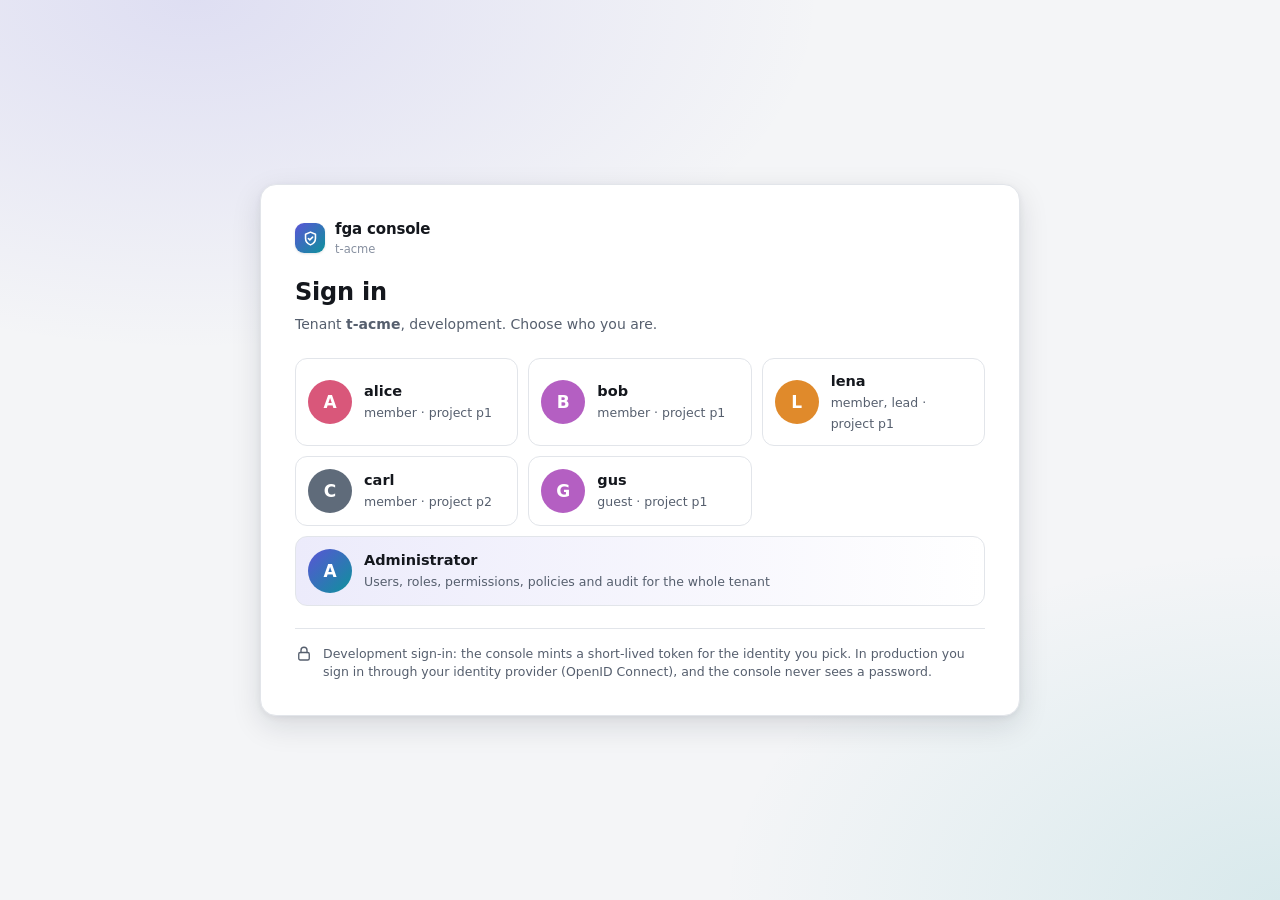
==== web/index.html @ 31e9343c "Design mockup: sign-in, user pages, admin pages and access graph Stop 1 of the console plan: a click" ====
<!doctype html>
<html lang="en">
<head>
<meta charset="utf-8">
<meta name="viewport" content="width=device-width, initial-scale=1">
<meta http-equiv="Content-Security-Policy" content="default-src 'none'; script-src 'self'; style-src 'self'; img-src 'self' data:; connect-src 'self'; base-uri 'none'; form-action 'none'">
<meta name="referrer" content="no-referrer">
<title>fga console</title>
<link rel="stylesheet" href="app.css">
<script defer src="mock.js"></script>
<script defer src="policy.js"></script>
<script defer src="graph.js"></script>
<script defer src="app.js"></script>
</head>
<body>
<div id="app"></div>
<div id="toasts" aria-live="polite"></div>
</body>
</html>
---- web/app.css ----
/* fga console. One set of tokens, light and dark; node kinds keep their
   colour everywhere (graph, chips, legends). */
:root {
  --bg: #f4f5f7; --surface: #ffffff; --surface-2: #f0f2f5; --surface-3: #e7eaef;
  --border: #e2e5ea; --border-strong: #cdd2da;
  --text: #14171d; --text-2: #565f6e; --text-3: #8790a0;
  --accent: #5a54d6; --accent-strong: #4741c2; --accent-soft: #ecebfb; --on-accent: #ffffff;
  --ok: #16865a; --ok-soft: #e2f4ea; --bad: #cf3b3b; --bad-soft: #fbe8e8; --warn: #a86c00; --warn-soft: #fbf1d9;
  --k-user: #3577d4; --k-agent: #8457e6; --k-role: #d27d0c; --k-allow: #12936c; --k-deny: #d8434a;
  --k-type: #0d929b; --k-perm: #2a8bc9; --k-dlg: #c94690;
  --canvas: #f7f8fa; --grid: #d9dde4;
  --shadow-1: 0 1px 2px rgba(17, 24, 39, .05), 0 1px 3px rgba(17, 24, 39, .07);
  --shadow-2: 0 10px 30px rgba(17, 24, 39, .12), 0 2px 6px rgba(17, 24, 39, .06);
  --radius: 10px; --radius-sm: 7px;
  --font: ui-sans-serif, system-ui, -apple-system, "Segoe UI", Roboto, "Helvetica Neue", Arial, sans-serif;
  --mono: ui-monospace, "SF Mono", SFMono-Regular, Menlo, Consolas, monospace;
  color-scheme: light;
}
@media (prefers-color-scheme: dark) {
  :root:not([data-theme="light"]) {
    --bg: #0d0f13; --surface: #14171c; --surface-2: #1a1e25; --surface-3: #222730;
    --border: #252a33; --border-strong: #333a46;
    --text: #e7eaf0; --text-2: #a1aab8; --text-3: #6d7686;
    --accent: #8e88ff; --accent-strong: #a6a1ff; --accent-soft: #24234a; --on-accent: #0d0f13;
    --ok: #3cc488; --ok-soft: #12291d; --bad: #f26a6a; --bad-soft: #33181a; --warn: #e3a92c; --warn-soft: #2f2610;
    --k-user: #5e9cf2; --k-agent: #a585fb; --k-role: #f0a33c; --k-allow: #35c69a; --k-deny: #f2696f;
    --k-type: #2cc0c9; --k-perm: #4fb0ec; --k-dlg: #ea6fb4;
    --canvas: #101216; --grid: #232833;
    --shadow-1: 0 1px 2px rgba(0, 0, 0, .4); --shadow-2: 0 12px 32px rgba(0, 0, 0, .5);
    color-scheme: dark;
  }
}
:root[data-theme="dark"] {
  --bg: #0d0f13; --surface: #14171c; --surface-2: #1a1e25; --surface-3: #222730;
  --border: #252a33; --border-strong: #333a46;
  --text: #e7eaf0; --text-2: #a1aab8; --text-3: #6d7686;
  --accent: #8e88ff; --accent-strong: #a6a1ff; --accent-soft: #24234a; --on-accent: #0d0f13;
  --ok: #3cc488; --ok-soft: #12291d; --bad: #f26a6a; --bad-soft: #33181a; --warn: #e3a92c; --warn-soft: #2f2610;
  --k-user: #5e9cf2; --k-agent: #a585fb; --k-role: #f0a33c; --k-allow: #35c69a; --k-deny: #f2696f;
  --k-type: #2cc0c9; --k-perm: #4fb0ec; --k-dlg: #ea6fb4;
  --canvas: #101216; --grid: #232833;
  --shadow-1: 0 1px 2px rgba(0, 0, 0, .4); --shadow-2: 0 12px 32px rgba(0, 0, 0, .5);
  color-scheme: dark;
}

* { box-sizing: border-box; }
html, body { margin: 0; height: 100%; }
body { background: var(--bg); color: var(--text); font: 14px/1.45 var(--font); -webkit-font-smoothing: antialiased; }
a { color: var(--accent); }
button, input, select, textarea { font: inherit; color: inherit; }
:focus-visible { outline: 2px solid var(--accent); outline-offset: 2px; }
code, .mono { font-family: var(--mono); font-size: 12.5px; }
.muted { color: var(--text-2); }
.small { font-size: 12.5px; }
.hidden { display: none !important; }

.ic { width: 18px; height: 18px; fill: none; stroke: currentColor; stroke-width: 1.8; stroke-linecap: round; stroke-linejoin: round; flex: none; }
.ic.sm { width: 15px; height: 15px; }

/* Buttons, chips, badges */
.btn { display: inline-flex; align-items: center; gap: 7px; height: 34px; padding: 0 13px; border-radius: var(--radius-sm); text-decoration: none;
  border: 1px solid var(--border); background: var(--surface); font-weight: 550; cursor: pointer; white-space: nowrap;
  transition: background .12s, border-color .12s, color .12s; }
.btn:hover { background: var(--surface-2); border-color: var(--border-strong); }
.btn.primary { background: var(--accent); border-color: var(--accent); color: var(--on-accent); }
.btn.primary:hover { background: var(--accent-strong); border-color: var(--accent-strong); }
.btn.danger { color: var(--bad); }
.btn.danger:hover { background: var(--bad-soft); border-color: var(--bad); }
.btn.ghost { border-color: transparent; background: transparent; }
.btn.ghost:hover { background: var(--surface-2); }
.btn.sm { height: 28px; padding: 0 10px; font-size: 13px; }
.btn.icon { width: 34px; padding: 0; justify-content: center; }
.btn.sm.icon { width: 28px; }
.btn:disabled { opacity: .45; cursor: not-allowed; }
.btn-row { display: flex; gap: 8px; flex-wrap: wrap; align-items: center; }

.chip { display: inline-flex; align-items: center; gap: 4px; height: 22px; padding: 0 8px; border-radius: 99px; font-size: 12px;
  background: var(--surface-2); border: 1px solid var(--border); color: var(--text-2); white-space: nowrap; }
.chip.more { color: var(--text-3); }
.chip.on { background: var(--accent-soft); color: var(--accent); border-color: transparent; }
button.chip { cursor: pointer; }
button.chip:hover { border-color: var(--border-strong); }
.chips { display: flex; flex-wrap: wrap; gap: 5px; }
.chip .x { border: 0; background: none; padding: 0; margin-left: 2px; cursor: pointer; color: var(--text-3); line-height: 1; }

.badge { display: inline-flex; align-items: center; gap: 5px; height: 22px; padding: 0 8px; border-radius: 6px; font-size: 12px; font-weight: 600; white-space: nowrap; }
.badge.allow, .badge.ok { background: var(--ok-soft); color: var(--ok); }
.badge.deny, .badge.bad { background: var(--bad-soft); color: var(--bad); }
.badge.warn { background: var(--warn-soft); color: var(--warn); }
.badge.muted { background: var(--surface-2); color: var(--text-2); }
.badge.accent { background: var(--accent-soft); color: var(--accent); }
.dot { width: 8px; height: 8px; border-radius: 50%; display: inline-block; background: var(--ok); flex: none; }
.dot.bad { background: var(--bad); }

.label-public { --lc: var(--k-type); } .label-internal { --lc: var(--k-user); }
.label-confidential { --lc: var(--k-role); } .label-restricted { --lc: var(--k-deny); }
.label-chip { color: var(--lc); background: color-mix(in srgb, var(--lc) 12%, transparent); border-color: transparent; font-weight: 550; }

.avatar { width: 30px; height: 30px; border-radius: 50%; display: grid; place-items: center; font-weight: 650; font-size: 13px;
  color: #fff; flex: none; text-transform: uppercase; }
.avatar.lg { width: 44px; height: 44px; font-size: 17px; }
.avatar.c0 { background: #4f7ee8; } .avatar.c1 { background: #d9577a; } .avatar.c2 { background: #2a9d83; } .avatar.c3 { background: #e08a2b; }
.avatar.c4 { background: #8a61e6; } .avatar.c5 { background: #3b97b8; } .avatar.c6 { background: #b45fc2; } .avatar.c7 { background: #5f6b7a; }
.avatar.admin { background: linear-gradient(135deg, var(--accent), var(--k-type)); }

/* Forms */
.field { display: flex; flex-direction: column; gap: 6px; margin-bottom: 16px; }
.field > span { font-size: 12.5px; font-weight: 600; color: var(--text-2); }
.field small { color: var(--text-3); font-size: 12px; }
.input, select.input, textarea.input { width: 100%; height: 36px; padding: 0 11px; border-radius: var(--radius-sm); border: 1px solid var(--border);
  background: var(--surface); transition: border-color .12s, box-shadow .12s; }
textarea.input { height: auto; min-height: 84px; padding: 9px 11px; resize: vertical; font-family: var(--mono); font-size: 12.5px; line-height: 1.5; }
.input:focus { outline: none; border-color: var(--accent); box-shadow: 0 0 0 3px var(--accent-soft); }
.input.invalid { border-color: var(--bad); }
.check { display: flex; align-items: center; gap: 8px; padding: 4px 0; cursor: pointer; }
.check input { accent-color: var(--accent); width: 15px; height: 15px; }
.seg { display: inline-flex; padding: 3px; gap: 3px; background: var(--surface-2); border-radius: 9px; border: 1px solid var(--border); }
.seg button { border: 0; background: transparent; padding: 5px 12px; border-radius: 6px; cursor: pointer; font-weight: 550; color: var(--text-2); }
.seg button.on { background: var(--surface); color: var(--text); box-shadow: var(--shadow-1); }
.seg button.on.allow { color: var(--ok); } .seg button.on.deny { color: var(--bad); }
.hint-ok { color: var(--ok); font-size: 12px; } .hint-bad { color: var(--bad); font-size: 12px; }

/* Login */
.login { min-height: 100vh; display: grid; place-items: center; padding: 32px 16px;
  background: radial-gradient(900px 500px at 15% 0%, color-mix(in srgb, var(--accent) 14%, transparent), transparent 70%),
              radial-gradient(800px 500px at 100% 100%, color-mix(in srgb, var(--k-type) 12%, transparent), transparent 70%), var(--bg); }
.login-card { width: min(760px, 100%); background: var(--surface); border: 1px solid var(--border); border-radius: 16px; box-shadow: var(--shadow-2); padding: 34px; }
.login-card h1 { margin: 18px 0 4px; font-size: 24px; letter-spacing: -.01em; }
.login-card .lead { margin: 0 0 24px; color: var(--text-2); }
.tiles { display: grid; grid-template-columns: repeat(auto-fill, minmax(200px, 1fr)); gap: 10px; }
.tile { display: flex; align-items: center; gap: 12px; padding: 12px; border: 1px solid var(--border); border-radius: 12px; background: var(--surface);
  cursor: pointer; text-align: left; transition: border-color .12s, box-shadow .12s, transform .12s; }
.tile:hover { border-color: var(--accent); box-shadow: 0 0 0 3px var(--accent-soft); transform: translateY(-1px); }
.tile b { display: block; font-size: 14.5px; }
.tile .muted { font-size: 12.5px; }
.tile.admin-tile { grid-column: 1 / -1; background: linear-gradient(90deg, var(--accent-soft), transparent); }
.login-foot { margin-top: 22px; padding-top: 16px; border-top: 1px solid var(--border); display: flex; gap: 10px; align-items: flex-start; color: var(--text-2); font-size: 12.5px; }

/* Shell */
.brand { display: flex; align-items: center; gap: 10px; font-weight: 700; font-size: 15px; letter-spacing: -.01em; }
.brand-mark { width: 30px; height: 30px; border-radius: 9px; display: grid; place-items: center; color: #fff;
  background: linear-gradient(135deg, var(--accent), var(--k-type)); box-shadow: var(--shadow-1); }
.brand-mark .ic { width: 17px; height: 17px; stroke-width: 2.2; }
.brand small { display: block; font-weight: 500; font-size: 11.5px; color: var(--text-3); letter-spacing: 0; }
.shell { display: grid; grid-template-columns: 244px minmax(0, 1fr); height: 100vh; }
.sidebar { background: var(--surface); border-right: 1px solid var(--border); display: flex; flex-direction: column; padding: 16px 12px 12px; overflow-y: auto; }
.sidebar .brand { padding: 0 8px 14px; }
.nav-section { font-size: 11px; text-transform: uppercase; letter-spacing: .07em; color: var(--text-3); padding: 16px 10px 6px; font-weight: 600; }
.nav a { display: flex; align-items: center; gap: 10px; padding: 7px 10px; margin: 1px 0; border-radius: 8px; color: var(--text-2); text-decoration: none; font-weight: 520; }
.nav a:hover { background: var(--surface-2); color: var(--text); }
.nav a.active { background: var(--accent-soft); color: var(--accent); }
.nav .count { margin-left: auto; min-width: 20px; text-align: center; background: var(--accent); color: var(--on-accent); font-size: 11px; font-weight: 700; padding: 1px 6px; border-radius: 99px; }
.me { margin-top: auto; border-top: 1px solid var(--border); padding: 12px 6px 0; display: flex; align-items: center; gap: 10px; }
.me b { display: block; font-size: 13.5px; }
.me .muted { font-size: 12px; }
.me .btn { margin-left: auto; }
.shell.compact { grid-template-columns: 62px minmax(0, 1fr); }
.shell.compact .sidebar { padding: 14px 8px 12px; align-items: center; }
.shell.compact .brand { padding: 0 0 8px; }
.shell.compact .brand > span:last-child, .shell.compact .nav-section, .shell.compact .nav .lbl, .shell.compact .nav .count, .shell.compact .me > div { display: none; }
.shell.compact .nav { margin-top: 10px; }
.shell.compact .nav a { justify-content: center; padding: 9px; }
.shell.compact .me { flex-direction: column; padding: 12px 0 0; }
.shell.compact .me .btn { margin: 0; }
.main { display: flex; flex-direction: column; min-width: 0; height: 100vh; }
.topbar { height: 58px; flex: none; display: flex; align-items: center; gap: 12px; padding: 0 24px; border-bottom: 1px solid var(--border); background: var(--surface); }
.topbar h1 { font-size: 16.5px; margin: 0; font-weight: 650; letter-spacing: -.01em; }
.topbar .sub { color: var(--text-3); font-size: 13px; }
.topbar .spacer { flex: 1; }
.pill { display: inline-flex; align-items: center; gap: 6px; height: 26px; padding: 0 10px; border-radius: 99px; font-size: 12px; font-weight: 600;
  background: var(--warn-soft); color: var(--warn); }
.content { flex: 1; overflow: auto; padding: 28px; }
.content.flush { padding: 0; overflow: hidden; display: flex; }
.page { max-width: 1180px; margin: 0 auto; }
.page-head { display: flex; align-items: flex-end; gap: 16px; margin-bottom: 20px; flex-wrap: wrap; }
.page-head h2 { margin: 0; font-size: 22px; letter-spacing: -.015em; }
.page-head p { margin: 4px 0 0; color: var(--text-2); max-width: 680px; }
.page-head .btn-row { margin-left: auto; }

/* Cards and tables */
.card { background: var(--surface); border: 1px solid var(--border); border-radius: 12px; box-shadow: var(--shadow-1); }
.card-head { display: flex; align-items: center; gap: 10px; padding: 14px 18px; border-bottom: 1px solid var(--border); }
.card-head h3 { margin: 0; font-size: 14.5px; font-weight: 650; }
.card-head .btn-row, .card-head .right { margin-left: auto; }
.card-body { padding: 16px 18px; }
.grid { display: grid; gap: 16px; }
.grid.kpis { grid-template-columns: repeat(auto-fit, minmax(170px, 1fr)); }
.grid.two { grid-template-columns: minmax(0, 1.4fr) minmax(0, 1fr); }
.kpi { padding: 16px 18px; }
.kpi .label { color: var(--text-2); font-size: 12.5px; font-weight: 550; display: flex; align-items: center; gap: 7px; }
.kpi .value { font-size: 28px; font-weight: 700; letter-spacing: -.02em; margin-top: 6px; }
.kpi .foot { font-size: 12px; color: var(--text-3); margin-top: 2px; }
.tbl { width: 100%; border-collapse: collapse; }
.tbl th { text-align: left; font-size: 12px; font-weight: 600; color: var(--text-3); padding: 10px 18px; border-bottom: 1px solid var(--border); white-space: nowrap; }
.tbl td { padding: 11px 18px; border-bottom: 1px solid var(--border); vertical-align: middle; }
.tbl tr:last-child td { border-bottom: 0; }
.tbl tbody tr.clickable { cursor: pointer; }
.tbl tbody tr.clickable:hover td { background: var(--surface-2); }
.tbl .num { text-align: right; font-variant-numeric: tabular-nums; }
.tbl .actions { text-align: right; white-space: nowrap; }
.who { display: flex; align-items: center; gap: 10px; }
.who b { font-weight: 600; }
.obj { display: flex; align-items: center; gap: 10px; }
.obj .ic { color: var(--text-3); }
.empty { padding: 40px 18px; text-align: center; color: var(--text-2); }
.empty .ic { width: 28px; height: 28px; color: var(--text-3); margin-bottom: 6px; }
.list-row { display: flex; align-items: center; gap: 12px; padding: 11px 18px; border-bottom: 1px solid var(--border); }
.list-row:last-child { border-bottom: 0; }
.list-row .grow { flex: 1; min-width: 0; }
.service { display: flex; align-items: center; gap: 10px; padding: 10px 18px; border-bottom: 1px solid var(--border); }
.service:last-child { border-bottom: 0; }
.service .mono { color: var(--text-3); margin-left: auto; }

.bucket-tabs { display: grid; grid-template-columns: repeat(auto-fill, minmax(220px, 1fr)); gap: 12px; margin-bottom: 18px; }
.bucket { text-align: left; padding: 14px 16px; border-radius: 12px; border: 1px solid var(--border); background: var(--surface); cursor: pointer; box-shadow: var(--shadow-1); }
.bucket:hover { border-color: var(--border-strong); }
.bucket.on { border-color: var(--accent); box-shadow: 0 0 0 3px var(--accent-soft); }
.bucket b { display: flex; align-items: center; gap: 8px; font-size: 15px; }
.bucket .meta { display: flex; gap: 6px; margin-top: 10px; flex-wrap: wrap; }

.approval { display: flex; gap: 14px; padding: 16px 18px; border-bottom: 1px solid var(--border); align-items: flex-start; }
.approval:last-child { border-bottom: 0; }
.approval .grow { flex: 1; }
.approval p { margin: 2px 0 8px; }
.arrow { color: var(--text-3); }

.rule-row { display: grid; grid-template-columns: 74px minmax(180px, 1fr) minmax(120px, .7fr) minmax(0, 1.6fr); gap: 14px; padding: 11px 18px;
  border-bottom: 1px solid var(--border); align-items: start; }
.rule-row:last-child { border-bottom: 0; }
.rule-row code { color: var(--text-2); word-break: break-word; }
.type-title { display: flex; align-items: center; gap: 10px; }
.type-dot { width: 10px; height: 10px; border-radius: 3px; background: var(--k-type); }

/* Drawer, toasts */
.scrim { position: fixed; inset: 0; background: rgba(10, 12, 16, .32); z-index: 40; animation: fade .15s ease; }
.drawer { position: fixed; top: 0; right: 0; bottom: 0; width: min(440px, 100%); background: var(--surface); border-left: 1px solid var(--border);
  box-shadow: var(--shadow-2); z-index: 41; display: flex; flex-direction: column; animation: slide .18s ease; }
.drawer-head { display: flex; align-items: center; gap: 10px; padding: 16px 20px; border-bottom: 1px solid var(--border); }
.drawer-head h3 { margin: 0; font-size: 16px; }
.drawer-head .btn { margin-left: auto; }
.drawer-body { flex: 1; overflow-y: auto; padding: 20px; }
.drawer-foot { padding: 14px 20px; border-top: 1px solid var(--border); display: flex; gap: 8px; justify-content: flex-end; }
.preview { background: var(--surface-2); border: 1px solid var(--border); border-radius: 9px; padding: 14px; font-family: var(--mono); font-size: 12.5px; white-space: pre-wrap; }
.decision-line { display: flex; gap: 8px; align-items: center; margin: 12px 0; font-size: 13px; color: var(--text-2); }
#toasts { position: fixed; right: 20px; bottom: 20px; z-index: 60; display: flex; flex-direction: column; gap: 8px; align-items: flex-end; }
.toast { max-width: 440px; background: var(--text); color: var(--bg); padding: 11px 14px; border-radius: 10px; box-shadow: var(--shadow-2);
  display: flex; gap: 10px; align-items: flex-start; font-size: 13.5px; animation: rise .2s ease; }
.toast.bad .ic { color: var(--bad); } .toast.ok .ic { color: var(--ok); }
@keyframes fade { from { opacity: 0; } }
@keyframes slide { from { transform: translateX(24px); opacity: 0; } }
@keyframes rise { from { transform: translateY(8px); opacity: 0; } }

.spaced { margin-top: 16px; }
.spaced-top { margin-top: 18px; }
.drawer-body h4 { margin: 0 0 6px; font-size: 13.5px; }
.drawer-foot .spacer { flex: 1; }

/* Access graph */
.canvas-area { position: relative; min-width: 0; min-height: 0; overflow: hidden; }
.canvas-area .viewport { position: absolute; inset: 0; }
.graph-wrap { display: grid; grid-template-columns: 208px minmax(0, 1fr) 320px; flex: 1; min-height: 0; }
.palette { border-right: 1px solid var(--border); background: var(--surface); padding: 16px 12px; overflow-y: auto; }
.palette h4, .inspector h4 { margin: 0 0 10px; font-size: 11px; text-transform: uppercase; letter-spacing: .07em; color: var(--text-3); font-weight: 650; }
.pal-item { display: flex; align-items: center; gap: 10px; width: 100%; padding: 9px 10px; margin-bottom: 6px; border-radius: 9px; border: 1px solid var(--border);
  background: var(--surface); cursor: grab; text-align: left; transition: border-color .12s, box-shadow .12s; }
.pal-item:hover { border-color: var(--kc); box-shadow: 0 0 0 3px color-mix(in srgb, var(--kc) 16%, transparent); }
.pal-item .sw { width: 10px; height: 10px; border-radius: 3px; background: var(--kc); flex: none; }
.pal-item small { display: block; color: var(--text-3); font-size: 11.5px; }
.legend { margin-top: 18px; padding-top: 14px; border-top: 1px solid var(--border); font-size: 12px; color: var(--text-2); }
.legend p { margin: 0 0 8px; }
.k-user { --kc: var(--k-user); } .k-agent { --kc: var(--k-agent); } .k-role { --kc: var(--k-role); } .k-allow, .k-rule { --kc: var(--k-allow); }
.k-deny { --kc: var(--k-deny); } .k-type { --kc: var(--k-type); } .k-perm { --kc: var(--k-perm); } .k-dlg { --kc: var(--k-dlg); }

.viewport { position: relative; overflow: hidden; background-color: var(--canvas); cursor: grab; touch-action: none;
  background-image: radial-gradient(var(--grid) 1.2px, transparent 1.2px); background-size: 22px 22px; }
.viewport.panning { cursor: grabbing; }
.world { position: absolute; left: 0; top: 0; transform-origin: 0 0; }
.wires { position: absolute; left: -10000px; top: -10000px; overflow: visible; pointer-events: none; }
.wires .hit { fill: none; stroke: transparent; stroke-width: 14; pointer-events: stroke; cursor: pointer; }
.wire { fill: none; stroke-width: 2; opacity: .5; transition: opacity .15s; }
.wire.implicit { stroke-dasharray: 3 5; opacity: .32; stroke-width: 1.6; }
.wire.w-user { stroke: var(--k-user); } .wire.w-agent { stroke: var(--k-agent); } .wire.w-role { stroke: var(--k-role); }
.wire.w-allow { stroke: var(--k-allow); } .wire.w-deny { stroke: var(--k-deny); } .wire.w-perm { stroke: var(--k-perm); } .wire.w-dlg { stroke: var(--k-dlg); }
.wire.temp { stroke: var(--accent); stroke-width: 2.4; opacity: 1; stroke-dasharray: 6 5; }
.wire.sel { stroke-width: 3.6; opacity: 1; }
.wire.dim { opacity: .07; }
.wire.hl { stroke-width: 3.2; opacity: 1; stroke-dasharray: 8 6; animation: flow .9s linear infinite; }
.wire.hl.tone-deny { stroke: var(--k-deny); }
@keyframes flow { to { stroke-dashoffset: -14; } }

.node { position: absolute; width: 226px; background: var(--surface); border: 1px solid var(--border); border-radius: 11px; box-shadow: var(--shadow-1);
  padding: 9px 12px 10px; cursor: move; user-select: none; transition: opacity .15s, box-shadow .15s, border-color .15s; }
.node-acts { font-size: 11.5px; line-height: 1.45; color: var(--text-2); display: -webkit-box; -webkit-line-clamp: 2; -webkit-box-orient: vertical; overflow: hidden; }
.node::before { content: ""; position: absolute; left: 12px; right: 12px; top: -1px; height: 3px; border-radius: 0 0 3px 3px; background: var(--kc); }
.node-kind { font-size: 10.5px; text-transform: uppercase; letter-spacing: .08em; font-weight: 700; color: var(--kc); }
.node-title { font-weight: 650; font-size: 13.5px; margin: 1px 0 0; word-break: break-word; }
.node-body { display: flex; flex-direction: column; gap: 6px; margin-top: 6px; }
.node-body .chip { height: 20px; font-size: 11px; padding: 0 7px; }
.node-sub, .node-empty { font-size: 12px; color: var(--text-2); }
.node-empty { color: var(--text-3); font-style: italic; }
.node .cond { font-size: 11px; line-height: 1.45; color: var(--text-2); background: var(--surface-2); border-radius: 6px; padding: 4px 7px; word-break: break-word;
  display: -webkit-box; -webkit-line-clamp: 2; -webkit-box-orient: vertical; overflow: hidden; }
.node.k-deny { background: color-mix(in srgb, var(--k-deny) 5%, var(--surface)); }
.node.disabled { opacity: .55; }
.node.selected { border-color: var(--accent); box-shadow: 0 0 0 3px var(--accent-soft), var(--shadow-2); }
.node.dim { opacity: .2; }
.node.hl { border-color: var(--kc); box-shadow: 0 0 0 3px color-mix(in srgb, var(--kc) 22%, transparent), var(--shadow-2); }
.node.hl.tone-deny { border-color: var(--k-deny); }
.node.drop-ok { border-color: var(--ok); box-shadow: 0 0 0 4px color-mix(in srgb, var(--ok) 25%, transparent); }
.node.drop-bad { border-color: var(--bad); box-shadow: 0 0 0 4px color-mix(in srgb, var(--bad) 22%, transparent); }
.port { position: absolute; top: 20px; width: 12px; height: 12px; border-radius: 50%; background: var(--surface); border: 2px solid var(--kc); z-index: 1; }
.port.in { left: -7px; }
.port.out { right: -7px; cursor: crosshair; }
.port.out:hover { background: var(--kc); transform: scale(1.25); }

.canvas-bar { position: absolute; top: 12px; left: 12px; right: 12px; display: flex; gap: 8px; align-items: center; pointer-events: none; z-index: 5; }
.canvas-bar > * { pointer-events: auto; }
.canvas-bar .spacer { flex: 1; pointer-events: none; }
.glass { background: color-mix(in srgb, var(--surface) 88%, transparent); backdrop-filter: blur(8px); border: 1px solid var(--border); border-radius: 10px; box-shadow: var(--shadow-1); }
.toolgroup { display: flex; align-items: center; gap: 2px; padding: 3px; }
.toolgroup .btn { height: 30px; border: 0; background: transparent; }
.toolgroup .btn:hover { background: var(--surface-2); }
.toolgroup .zoom { min-width: 46px; text-align: center; font-size: 12px; color: var(--text-2); font-variant-numeric: tabular-nums; }
.scope { display: flex; align-items: center; gap: 8px; padding: 3px 4px 3px 12px; font-size: 12.5px; color: var(--text-2); font-weight: 600; }
.scope select { height: 30px; border: 0; background: var(--surface-2); border-radius: 7px; padding: 0 8px; font-weight: 600; color: var(--text); }
.changes-btn { height: 38px; padding: 0 12px; display: flex; align-items: center; gap: 8px; font-weight: 600; cursor: pointer; }
.changes-btn .badge { height: 20px; }

.checker { position: absolute; left: 12px; right: 12px; bottom: 12px; z-index: 5; padding: 12px 14px; }
.checker-row { display: flex; gap: 8px; align-items: center; flex-wrap: wrap; }
.checker-row .title { font-weight: 650; display: flex; align-items: center; gap: 8px; margin-right: 4px; }
.checker-row select { height: 32px; border-radius: 7px; border: 1px solid var(--border); background: var(--surface); padding: 0 8px; max-width: 180px; }
.checker-row .grow { flex: 1; }
.verdict { display: flex; gap: 14px; align-items: flex-start; margin-top: 10px; padding-top: 10px; border-top: 1px solid var(--border); }
.verdict .big { font-size: 13px; font-weight: 800; letter-spacing: .06em; padding: 6px 10px; border-radius: 8px; flex: none; }
.verdict .big.allow { background: var(--ok-soft); color: var(--ok); } .verdict .big.deny { background: var(--bad-soft); color: var(--bad); }
.trace { margin: 0; padding: 0; list-style: none; font-size: 12.5px; display: flex; flex-direction: column; gap: 3px; }
.trace li { display: flex; gap: 7px; align-items: flex-start; }
.trace .ic { width: 14px; height: 14px; margin-top: 2px; }
.trace .ok .ic { color: var(--ok); } .trace .no .ic { color: var(--bad); }

.inspector { border-left: 1px solid var(--border); background: var(--surface); overflow-y: auto; padding: 18px 18px 28px; }
.insp-title { display: flex; align-items: center; gap: 10px; margin-bottom: 18px; }
.insp-title .sw { width: 12px; height: 12px; border-radius: 4px; background: var(--kc); }
.insp-title h3 { margin: 0; font-size: 16px; word-break: break-word; }
.insp-title small { display: block; color: var(--kc); font-size: 11px; text-transform: uppercase; letter-spacing: .08em; font-weight: 700; }
.insp-note { font-size: 12.5px; color: var(--text-2); background: var(--surface-2); border-radius: 9px; padding: 10px 12px; margin: 0 0 16px; }
.insp-note.policy { background: var(--warn-soft); color: var(--warn); }
.insp-help { font-size: 13px; color: var(--text-2); }
.insp-help ol { padding-left: 18px; margin: 8px 0 16px; }
.insp-help li { margin-bottom: 6px; }
.kv { display: grid; grid-template-columns: 96px 1fr; gap: 6px 12px; font-size: 13px; margin-bottom: 16px; }
.kv dt { color: var(--text-3); }
.kv dd { margin: 0; }
.snippets { display: flex; flex-wrap: wrap; gap: 5px; margin-top: 6px; }
.change-list { margin: 0 0 18px; padding: 0; list-style: none; }
.change-list li { display: flex; gap: 8px; padding: 8px 0; border-bottom: 1px solid var(--border); font-size: 13px; }
.change-list li:last-child { border-bottom: 0; }

@media (max-width: 1100px) {
  .graph-wrap { grid-template-columns: 0 minmax(0, 1fr) 300px; }
  .palette { display: none; }
  .grid.two { grid-template-columns: 1fr; }
}
@media (max-width: 820px) {
  .shell { grid-template-columns: 1fr; grid-template-rows: auto 1fr; height: auto; min-height: 100vh; }
  .sidebar { flex-direction: row; align-items: center; overflow-x: auto; padding: 8px 12px; border-right: 0; border-bottom: 1px solid var(--border); }
  .sidebar .brand { padding: 0 8px 0 0; }
  .nav-section, .me .muted, .me b { display: none; }
  .nav { display: flex; gap: 2px; }
  .nav a span.lbl { display: none; }
  .me { margin: 0 0 0 auto; border: 0; padding: 0; }
  .main { height: auto; min-height: calc(100vh - 54px); }
  .content { padding: 16px; }
  .graph-wrap { grid-template-columns: 1fr; grid-template-rows: 60vh auto; }
  .inspector { border-left: 0; border-top: 1px solid var(--border); }
  .rule-row { grid-template-columns: 1fr; gap: 6px; }
  .tbl th, .tbl td { padding: 9px 12px; }
}
@media (prefers-reduced-motion: reduce) { * { animation: none !important; transition: none !important; } }
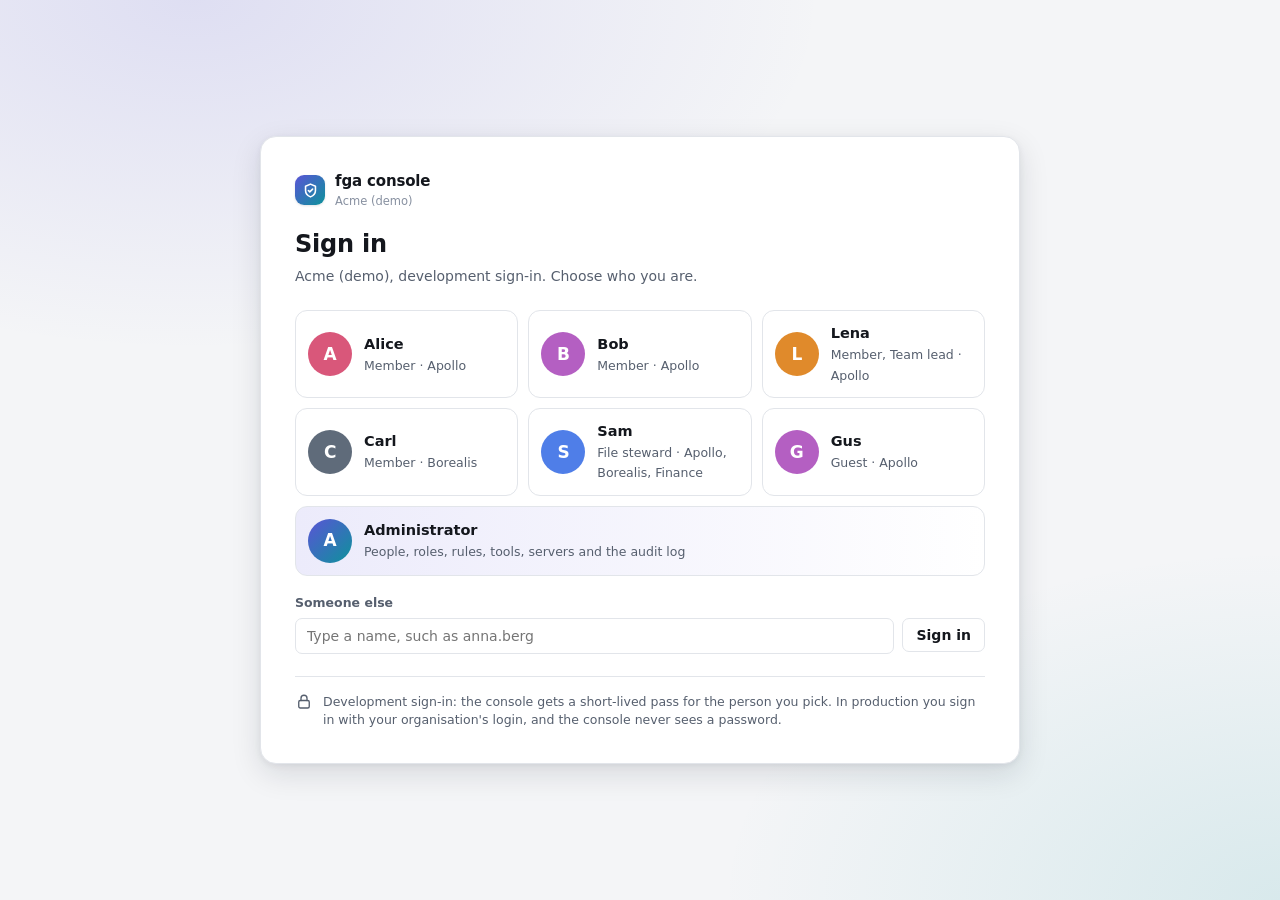
==== commit 753f2815: "Mockup: plain words, giving access to single files, graph views at scale Every page now takes its wo" ====
--- a/web/index.html
+++ b/web/index.html
@@ -7,10 +7,13 @@
 <meta name="referrer" content="no-referrer">
 <title>fga console</title>
 <link rel="stylesheet" href="app.css">
+<script defer src="words.js"></script>
 <script defer src="mock.js"></script>
 <script defer src="policy.js"></script>
 <script defer src="graph.js"></script>
 <script defer src="app.js"></script>
+<script defer src="admin.js"></script>
+<script defer src="graphview.js"></script>
 </head>
 <body>
 <div id="app"></div>
--- a/web/app.css
+++ b/web/app.css
@@ -224,10 +224,12 @@
 .approval p { margin: 2px 0 8px; }
 .arrow { color: var(--text-3); }
 
-.rule-row { display: grid; grid-template-columns: 74px minmax(180px, 1fr) minmax(120px, .7fr) minmax(0, 1.6fr); gap: 14px; padding: 11px 18px;
-  border-bottom: 1px solid var(--border); align-items: start; }
+.rule-row { display: flex; gap: 14px; padding: 12px 18px; border-bottom: 1px solid var(--border); align-items: flex-start; }
 .rule-row:last-child { border-bottom: 0; }
-.rule-row code { color: var(--text-2); word-break: break-word; }
+.rule-row .badge { min-width: 92px; justify-content: center; margin-top: 1px; }
+.rule-row > .ic { color: var(--text-3); margin-top: 3px; }
+.rule-row.clickable { cursor: pointer; }
+.rule-row.clickable:hover { background: var(--surface-2); }
 .type-title { display: flex; align-items: center; gap: 10px; }
 .type-dot { width: 10px; height: 10px; border-radius: 3px; background: var(--k-type); }
 
@@ -270,6 +272,7 @@
 .legend p { margin: 0 0 8px; }
 .k-user { --kc: var(--k-user); } .k-agent { --kc: var(--k-agent); } .k-role { --kc: var(--k-role); } .k-allow, .k-rule { --kc: var(--k-allow); }
 .k-deny { --kc: var(--k-deny); } .k-type { --kc: var(--k-type); } .k-perm { --kc: var(--k-perm); } .k-dlg { --kc: var(--k-dlg); }
+.k-group { --kc: var(--k-role); } .k-file { --kc: var(--k-type); }
 
 .viewport { position: relative; overflow: hidden; background-color: var(--canvas); cursor: grab; touch-action: none;
   background-image: radial-gradient(var(--grid) 1.2px, transparent 1.2px); background-size: 22px 22px; }
@@ -357,8 +360,197 @@
 .change-list li { display: flex; gap: 8px; padding: 8px 0; border-bottom: 1px solid var(--border); font-size: 13px; }
 .change-list li:last-child { border-bottom: 0; }
 
+/* ---- Rework: plain words, files, give access, admin forms, graph views ---- */
+.page.wide { max-width: 1380px; }
+.min0 { min-width: 0; }
+.nowrap { white-space: nowrap; }
+.pad { padding: 8px 4px; }
+.ic.xs { width: 13px; height: 13px; vertical-align: -2px; }
+code.tech { font-size: 11px; color: var(--text-3); background: var(--surface-2); border: 1px solid var(--border); border-radius: 4px; padding: 0 4px; margin-left: 4px; font-weight: 500; }
+.chip code.tech { border: 0; background: transparent; padding: 0; margin-left: 2px; }
+code.tech.block { display: block; margin: 6px 0 0; padding: 6px 8px; white-space: pre-wrap; word-break: break-word; }
+.tech-toggle.on { background: var(--accent-soft); color: var(--accent); }
+.changes-top { background: var(--warn-soft); border-color: transparent; color: var(--warn); }
+.changes-top .badge { height: 20px; background: var(--warn); color: var(--surface); }
+.avatar.sm { width: 24px; height: 24px; font-size: 10.5px; }
+.avatar { font-size: 12px; letter-spacing: -.02em; }
+.btn.danger-solid { background: var(--bad); border-color: var(--bad); color: #fff; }
+.btn.danger-solid:hover { filter: brightness(.94); }
+.badge.solid.deny { background: var(--bad); color: #fff; }
+.dot.warn { background: var(--warn); } .dot.off { background: var(--text-3); }
+a.card.kpi { color: inherit; text-decoration: none; transition: border-color .12s, transform .12s; }
+a.card.kpi:hover { border-color: var(--border-strong); transform: translateY(-1px); }
+.chip.ok { background: var(--ok-soft); color: var(--ok); border-color: transparent; }
+.chip.no { background: var(--bad-soft); color: var(--bad); border-color: transparent; }
+.chip.deny { background: var(--bad-soft); color: var(--bad); border-color: transparent; }
+.chip.off { opacity: .55; text-decoration: line-through; }
+.chip.plain { background: transparent; border-color: var(--border); color: var(--text); }
+.chip small { opacity: .75; }
+.proj-chip { color: var(--text); }
+
+/* File kinds */
+.fk { width: 32px; height: 32px; border-radius: 8px; display: grid; place-items: center; flex: none; color: var(--fkc, var(--text-3));
+  background: color-mix(in srgb, var(--fkc, var(--text-3)) 12%, transparent); }
+.fk .ic { width: 17px; height: 17px; }
+.fk-pdf { --fkc: #d6453d; } .fk-xlsx, .fk-csv { --fkc: #1f8a4c; } .fk-docx, .fk-doc, .fk-md, .fk-txt { --fkc: #2f6fd6; }
+.fk-pptx { --fkc: #d9772b; } .fk-png, .fk-jpg, .fk-svg { --fkc: #8a5be0; } .fk-zip { --fkc: #8a7356; } .fk-mp4 { --fkc: #c94690; }
+.fk-json { --fkc: #0d929b; } .fk-folder { --fkc: #d6a21e; } .fk-derived { --fkc: #0d929b; }
+
+/* Files page */
+.files-layout { display: grid; grid-template-columns: 240px minmax(0, 1fr); gap: 16px; align-items: start; }
+.spaces { padding: 8px; position: sticky; top: 0; }
+.spaces-head { font-size: 11px; text-transform: uppercase; letter-spacing: .07em; color: var(--text-3); font-weight: 650; padding: 6px 8px 8px; }
+.space-row { display: flex; align-items: center; gap: 10px; padding: 8px; border-radius: 8px; color: var(--text); text-decoration: none; }
+.space-row:hover { background: var(--surface-2); }
+.space-row.on { background: var(--accent-soft); }
+.space-row .ic { color: var(--text-3); }
+.space-row.on .ic { color: var(--accent); }
+.space-row b { display: block; font-weight: 600; font-size: 13.5px; }
+.space-row small { display: block; color: var(--text-3); font-size: 11.5px; }
+.space-row .grow { flex: 1; min-width: 0; }
+.count-pill { font-size: 11.5px; color: var(--text-2); background: var(--surface-2); border-radius: 99px; padding: 1px 8px; font-variant-numeric: tabular-nums; }
+.browser { min-width: 0; overflow-x: auto; }
+.browser-bar { display: flex; align-items: center; gap: 12px; padding: 12px 16px; border-bottom: 1px solid var(--border); flex-wrap: wrap; }
+.crumbs { display: flex; align-items: center; gap: 4px; flex-wrap: wrap; font-size: 14px; flex: 1; min-width: 0; }
+.crumbs a { text-decoration: none; }
+.crumbs .sep { color: var(--text-3); display: inline-flex; }
+.input.search { max-width: 280px; }
+.right.input.search, .search.right { margin-left: auto; }
+.fname { display: block; overflow: hidden; text-overflow: ellipsis; white-space: nowrap; max-width: 420px; }
+.tbl.files td:first-child { max-width: 460px; }
+.tbl .actions .btn { margin-left: 2px; }
+.preview-card { display: flex; gap: 12px; align-items: center; padding: 16px; border: 1px dashed var(--border-strong); border-radius: 10px; }
+.file-head { display: flex; gap: 12px; align-items: center; margin-bottom: 8px; }
+.card.flat { box-shadow: none; }
+.avatars { display: flex; flex-wrap: wrap; gap: 3px; margin-top: 6px; }
+.avatars .more { font-size: 11.5px; color: var(--text-3); align-self: center; margin-left: 4px; }
+.res { color: var(--text-2); word-break: break-all; }
+
+/* Drawer extras */
+.drawer.wide { width: min(660px, 100%); }
+.drawer-foot .grow { flex: 1; align-self: center; }
+.check.big { align-items: flex-start; gap: 10px; padding: 7px 0; }
+.check.big input { margin-top: 2px; }
+.check.big b { display: block; font-weight: 600; }
+.check.big small { display: block; color: var(--text-3); font-size: 12px; }
+.check-grid { display: grid; grid-template-columns: repeat(auto-fill, minmax(170px, 1fr)); gap: 0 12px; }
+details.group { border: 1px solid var(--border); border-radius: 9px; padding: 0 10px; margin-bottom: 6px; }
+details.group summary { cursor: pointer; padding: 8px 0; font-weight: 600; font-size: 13px; }
+details.group[open] summary { border-bottom: 1px solid var(--border); margin-bottom: 4px; }
+details.tech-details summary { cursor: pointer; font-size: 12.5px; color: var(--text-2); margin: 6px 0; }
+.mini-row { display: flex; align-items: center; gap: 8px; padding: 6px 0; border-bottom: 1px solid var(--border); font-size: 13px; }
+.mini-row:last-child { border-bottom: 0; }
+.mini-row .grow { flex: 1; min-width: 0; }
+.mini-list { max-height: 300px; overflow-y: auto; margin-top: 6px; }
+.inline { display: flex; gap: 8px; }
+.inline .input { flex: 1; }
+.seg.wrap { flex-wrap: wrap; }
+.seg-opt { display: inline-flex; align-items: center; gap: 6px; padding: 5px 12px; border-radius: 6px; cursor: pointer; font-weight: 550; color: var(--text-2); }
+.seg-opt input { position: absolute; opacity: 0; pointer-events: none; }
+.seg-opt:has(input:checked) { background: var(--surface); color: var(--text); box-shadow: var(--shadow-1); }
+.seg-opt:has(input:focus-visible) { outline: 2px solid var(--accent); }
+fieldset { border: 1px solid var(--border); border-radius: 10px; padding: 12px 14px 2px; margin: 0 0 14px; }
+legend { font-size: 12px; font-weight: 650; color: var(--text-2); padding: 0 6px; }
+.field.sub { margin: 8px 0 0; }
+ol.steps { padding-left: 20px; } ol.steps li { margin-bottom: 8px; }
+ul.consequences { padding-left: 18px; } ul.consequences li { margin-bottom: 6px; }
+.banner { display: flex; gap: 10px; align-items: center; padding: 10px 14px; border-radius: 10px; margin-bottom: 16px; font-size: 13.5px; }
+.banner.warn { background: var(--warn-soft); color: var(--warn); }
+.banner.bad { background: var(--bad-soft); color: var(--bad); align-items: flex-start; }
+.banner ul { margin: 0; padding-left: 16px; }
+.banner .btn { margin-left: auto; }
+.gap { display: flex; gap: 8px; align-items: flex-start; font-size: 12.5px; color: var(--warn); background: var(--warn-soft); border-radius: 9px; padding: 9px 12px; margin: 12px 0 0; }
+.gap .ic { margin-top: 1px; }
+.login-other { margin-top: 18px; }
+
+/* Give access */
+.step { border: 1px solid var(--border); border-radius: 12px; padding: 14px 16px; margin-bottom: 12px; }
+.step-head { display: flex; align-items: center; gap: 10px; margin-bottom: 10px; }
+.step-head h4 { margin: 0; font-size: 14px; }
+.step-head .right { margin-left: auto; }
+.num { width: 22px; height: 22px; border-radius: 50%; background: var(--accent-soft); color: var(--accent); display: grid; place-items: center; font-size: 12px; font-weight: 700; flex: none; }
+.picked { display: flex; align-items: center; gap: 12px; }
+.picked .grow { flex: 1; }
+.pick-list { margin-top: 8px; display: flex; flex-direction: column; gap: 2px; }
+.pick { display: flex; align-items: center; gap: 10px; padding: 6px 8px; border: 0; border-radius: 8px; background: transparent; cursor: pointer; text-align: left; }
+.pick:hover { background: var(--surface-2); }
+.pick b { display: block; font-weight: 600; font-size: 13px; }
+.pick small { display: block; color: var(--text-3); font-size: 11.5px; }
+.pick .grow { flex: 1; min-width: 0; }
+.browse-bar { display: flex; gap: 8px; margin-bottom: 8px; }
+.browse-bar select { max-width: 220px; }
+.small-crumbs { font-size: 12.5px; margin-bottom: 6px; }
+.browse { border: 1px solid var(--border); border-radius: 9px; max-height: 280px; overflow-y: auto; }
+.brow { display: flex; align-items: center; gap: 10px; padding: 6px 10px; border-bottom: 1px solid var(--border); cursor: pointer; }
+.brow:last-child { border-bottom: 0; }
+.brow:hover { background: var(--surface-2); }
+.brow.off { opacity: .5; cursor: not-allowed; }
+.brow .grow { flex: 1; }
+.brow b { font-weight: 550; font-size: 13px; }
+.brow small { display: block; color: var(--text-3); font-size: 11.5px; }
+.brow .fk { width: 26px; height: 26px; border-radius: 7px; }
+.brow .fk .ic { width: 15px; height: 15px; }
+.brow .check { padding: 0; }
+.linkish { border: 0; background: none; padding: 0; color: var(--accent); cursor: pointer; text-align: left; font: inherit; }
+.brow .linkish { color: var(--text); }
+.sel-chips { display: flex; flex-wrap: wrap; gap: 5px; margin-top: 10px; align-items: center; }
+.opts { display: flex; flex-direction: column; }
+.not-possible { margin-top: 10px; padding: 10px 12px; border-radius: 9px; background: var(--surface-2); font-size: 12.5px; }
+.not-possible .chips { margin: 6px 0; }
+.not-possible small { color: var(--text-3); }
+.summary { margin: 0 0 10px; font-size: 14px; }
+.results { display: flex; flex-direction: column; gap: 2px; max-height: 300px; overflow-y: auto; }
+.result-row { display: flex; gap: 10px; padding: 8px 0; border-bottom: 1px solid var(--border); }
+.result-row:last-child { border-bottom: 0; }
+.result-row .chips { margin-top: 5px; }
+.result-row .fk { width: 28px; height: 28px; }
+.note-line { font-size: 12px; color: var(--text-2); margin-top: 4px; display: flex; gap: 5px; align-items: flex-start; }
+
+/* Admin pages */
+.card-head.filters { flex-wrap: wrap; gap: 8px; }
+.card-head.filters select.input { width: auto; max-width: 200px; }
+.filters-card { margin-bottom: 0; }
+.pager { display: flex; align-items: center; gap: 10px; padding: 10px 18px; border-top: 1px solid var(--border); }
+.pager .spacer { flex: 1; }
+.grid.cards { grid-template-columns: repeat(auto-fill, minmax(300px, 1fr)); }
+.role-card .card-head { align-items: flex-start; }
+.role-card h3 { display: flex; align-items: center; gap: 4px; }
+.stat-row { display: flex; gap: 18px; margin-bottom: 10px; font-size: 13px; color: var(--text-2); }
+.stat-row a { color: inherit; text-decoration: none; }
+.stat-row a:hover b { color: var(--accent); }
+.stat-row b { color: var(--text); font-size: 15px; }
+.sentence { line-height: 1.9; color: var(--text-2); }
+.sentence b { color: var(--text); }
+.sentence .chip { vertical-align: 1px; }
+.preview-rule { background: var(--surface-2); border-radius: 10px; padding: 12px 14px; margin-top: 4px; }
+.preview-rule > small { display: block; font-size: 11px; text-transform: uppercase; letter-spacing: .07em; color: var(--text-3); font-weight: 650; margin-bottom: 4px; }
+.big-stat { display: flex; align-items: baseline; gap: 8px; margin: 14px 0 8px; }
+.big-stat b { font-size: 26px; letter-spacing: -.02em; }
+.big-stat span { color: var(--text-2); font-size: 13px; }
+.big-stat.small-stat b { font-size: 18px; }
+
+/* Graph views */
+.canvas-bar { flex-wrap: wrap; }
+.seg.views { padding: 3px; gap: 2px; background: color-mix(in srgb, var(--surface) 88%, transparent); }
+.scope { flex-wrap: wrap; padding: 3px 6px; gap: 10px; }
+.scope .ctl { display: flex; align-items: center; gap: 6px; font-size: 12.5px; color: var(--text-2); font-weight: 600; }
+.scope .ctl select, .scope .ctl input { height: 30px; border: 0; background: var(--surface-2); border-radius: 7px; padding: 0 8px; font-weight: 600; color: var(--text); max-width: 220px; }
+.checker-row input { height: 32px; border-radius: 7px; border: 1px solid var(--border); background: var(--surface); padding: 0 8px; width: 150px; }
+.checker-row select.wide { max-width: 280px; }
+.node.ceiling::after { content: "HARD LIMIT"; position: absolute; right: 10px; top: 8px; font-size: 9px; letter-spacing: .08em; font-weight: 800; color: var(--k-deny); }
+.node.k-group { background: color-mix(in srgb, var(--k-role) 6%, var(--surface)); }
+.node.k-file { width: 250px; }
+
+@media (max-width: 1280px) {
+  .hide-md { display: none; }
+  .fname { max-width: 260px; }
+  .files-layout { grid-template-columns: 1fr; }
+  .spaces { position: static; display: flex; flex-wrap: wrap; gap: 4px; }
+  .spaces-head { display: none; }
+  .space-row { flex: none; }
+}
 @media (max-width: 1100px) {
-  .graph-wrap { grid-template-columns: 0 minmax(0, 1fr) 300px; }
+  .graph-wrap { grid-template-columns: minmax(0, 1fr) 290px; }
   .palette { display: none; }
   .grid.two { grid-template-columns: 1fr; }
 }
@@ -374,7 +566,33 @@
   .content { padding: 16px; }
   .graph-wrap { grid-template-columns: 1fr; grid-template-rows: 60vh auto; }
   .inspector { border-left: 0; border-top: 1px solid var(--border); }
-  .rule-row { grid-template-columns: 1fr; gap: 6px; }
+  .rule-row { flex-wrap: wrap; gap: 6px; }
   .tbl th, .tbl td { padding: 9px 12px; }
+  .hide-sm { display: none; }
+  .files-layout { grid-template-columns: 1fr; }
+  .spaces { position: static; display: flex; overflow-x: auto; gap: 4px; }
+  .spaces-head { display: none; }
+  .space-row { flex: none; }
+  .fname { max-width: 180px; }
+  .topbar { padding: 0 12px; gap: 6px; }
+  .topbar .lbl { display: none; }
+  .topbar .sub { display: none; }
+  .input.search { max-width: none; }
+  .browse-bar { flex-wrap: wrap; }
+  .browse-bar select { max-width: none; }
+  .card-head.filters select.input { max-width: none; flex: 1; }
 }
 @media (prefers-reduced-motion: reduce) { * { animation: none !important; transition: none !important; } }
+.rule-row .grow { flex: 1; }
+.role-card .btn-row { flex-wrap: nowrap; }
+.wcol { min-width: 200px; }
+.card { overflow-x: auto; }
+.tbl td .mono { word-break: break-all; }
+.show-sm { display: none; }
+@media (max-width: 820px) { .show-sm { display: inline; } .tbl .actions { white-space: nowrap; } }
+@media (max-width: 480px) {
+  .tbl.files td, .tbl.files th { padding: 9px 6px; }
+  .tbl.files td:first-child, .tbl.files th:first-child { padding-left: 12px; }
+  .tbl.files .fk { display: none; }
+}
+@media (max-width: 480px) { .sidebar .brand > span:last-child { display: none; } }
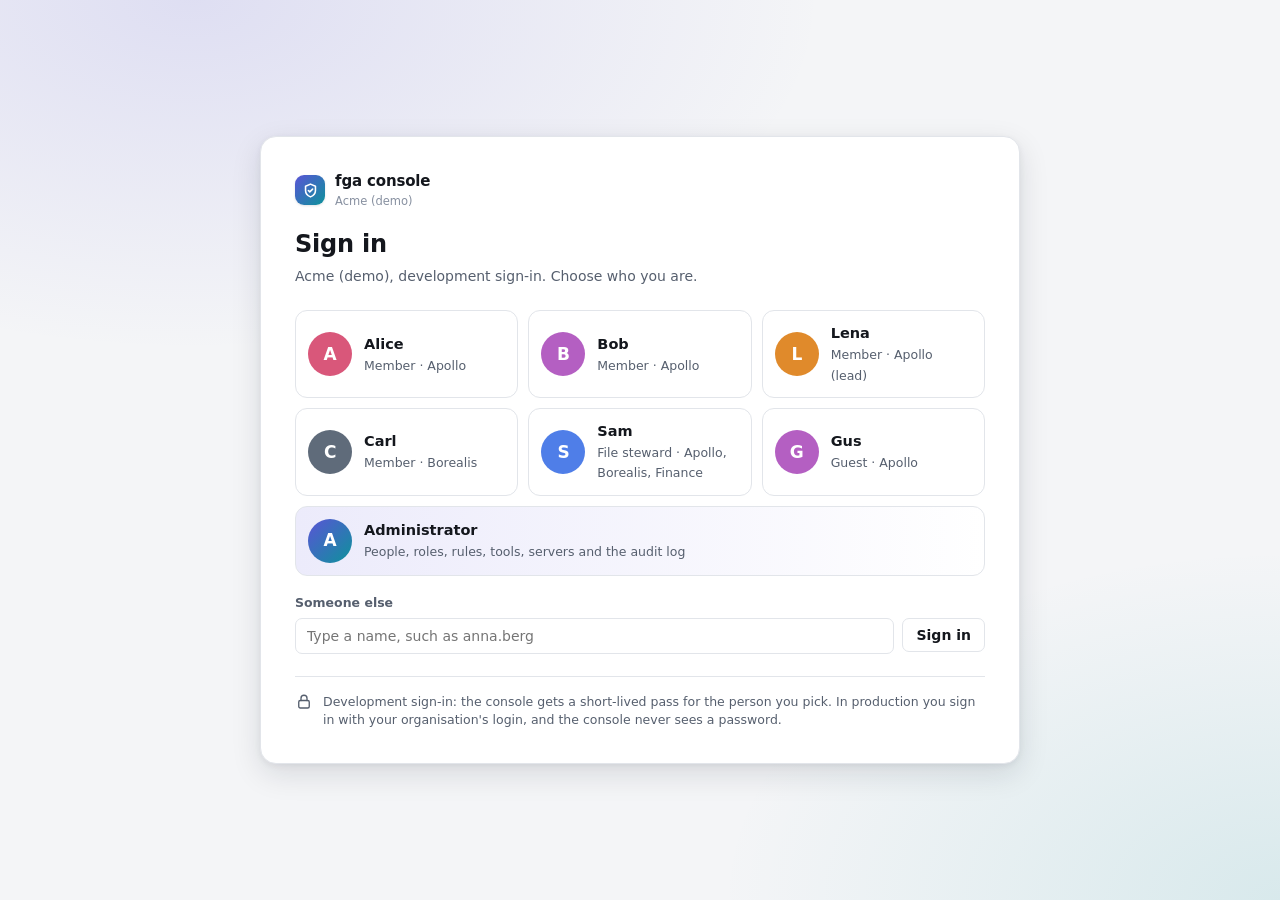
==== commit c6080958: "Mockup: rights per person, projects people can run, many files at once What someone may do is now th" ====
--- a/web/index.html
+++ b/web/index.html
@@ -13,6 +13,7 @@
 <script defer src="graph.js"></script>
 <script defer src="app.js"></script>
 <script defer src="admin.js"></script>
+<script defer src="projects.js"></script>
 <script defer src="graphview.js"></script>
 </head>
 <body>
--- a/web/app.css
+++ b/web/app.css
@@ -468,7 +468,7 @@
 .step-head { display: flex; align-items: center; gap: 10px; margin-bottom: 10px; }
 .step-head h4 { margin: 0; font-size: 14px; }
 .step-head .right { margin-left: auto; }
-.num { width: 22px; height: 22px; border-radius: 50%; background: var(--accent-soft); color: var(--accent); display: grid; place-items: center; font-size: 12px; font-weight: 700; flex: none; }
+.step-num { width: 22px; height: 22px; border-radius: 50%; background: var(--accent-soft); color: var(--accent); display: grid; place-items: center; font-size: 12px; font-weight: 700; flex: none; }
 .picked { display: flex; align-items: center; gap: 12px; }
 .picked .grow { flex: 1; }
 .pick-list { margin-top: 8px; display: flex; flex-direction: column; gap: 2px; }
@@ -596,3 +596,43 @@
   .tbl.files .fk { display: none; }
 }
 @media (max-width: 480px) { .sidebar .brand > span:last-child { display: none; } }
+
+/* Rights, projects, many files */
+.strip-only { display: none; }
+@media (max-width: 1280px) { .strip-only { display: inline; } .wide-only { display: none; } .spaces .spaces-head { display: none; } }
+.spaces .spaces-head { padding-top: 12px; }
+.spaces .spaces-head:first-child { padding-top: 6px; }
+.filter-row { display: flex; gap: 6px; flex-wrap: wrap; margin-bottom: 8px; }
+.filter-row select { width: auto; height: 30px; font-size: 12.5px; padding: 0 8px; }
+.list-head { display: flex; align-items: center; gap: 8px; margin-bottom: 6px; flex-wrap: wrap; }
+.list-head .crumbs { margin: 0; }
+.list-head .btn-row { margin-left: auto; }
+details.chosen { margin-top: 10px; font-size: 13px; }
+details.chosen summary { cursor: pointer; color: var(--accent); }
+.chosen-list { max-height: 220px; overflow-y: auto; margin: 6px 0; border: 1px solid var(--border); border-radius: 9px; padding: 0 10px; }
+.chosen-list .fk, .batch .fk { width: 24px; height: 24px; border-radius: 6px; }
+.chosen-list .fk .ic { width: 14px; height: 14px; }
+.batch { display: flex; gap: 12px; align-items: flex-start; padding: 12px 0; border-bottom: 1px solid var(--border); }
+.batch:last-child { border-bottom: 0; }
+.batch details summary { cursor: pointer; color: var(--accent); margin-top: 4px; }
+.bulk-bar { display: flex; flex-wrap: wrap; gap: 8px; align-items: center; padding: 10px 18px; background: var(--accent-soft); border-bottom: 1px solid var(--border); }
+.bulk-bar select.input { width: auto; height: 30px; font-size: 12.5px; }
+.pick-cell { width: 36px; padding-right: 0 !important; }
+.pick-cell input { width: 15px; height: 15px; accent-color: var(--accent); }
+.mini-tbl { width: 100%; border-collapse: collapse; font-size: 13px; }
+.mini-tbl th { text-align: left; font-weight: 600; color: var(--text-3); font-size: 12px; padding: 4px 0; }
+.mini-tbl td { padding: 4px 0; border-top: 1px solid var(--border); }
+.mini-tbl th:not(:first-child), .mini-tbl td:not(:first-child) { text-align: center; width: 90px; }
+.rights-list { margin: 4px 0; }
+.chip.proj-chip.lead { background: var(--accent-soft); color: var(--accent); border-color: transparent; }
+a.chip { text-decoration: none; }
+a.project-card { color: inherit; text-decoration: none; transition: border-color .12s, transform .12s; }
+a.project-card:hover { border-color: var(--border-strong); transform: translateY(-1px); }
+.pc-head { display: flex; gap: 12px; align-items: flex-start; margin-bottom: 12px; }
+.pc-head .grow { flex: 1; min-width: 0; }
+.back-link { display: inline-flex; align-items: center; gap: 4px; font-size: 13px; text-decoration: none; margin-bottom: 10px; }
+.search-wide { margin-top: 10px; }
+ul.tight { margin: 4px 0 10px; padding-left: 18px; } ul.tight li { margin-bottom: 3px; }
+.sub-form { margin: 10px 0 0 26px; }
+.empty.small { padding: 20px; font-size: 13px; }
+.tbl th.num, .tbl td.num { width: 1%; white-space: nowrap; }
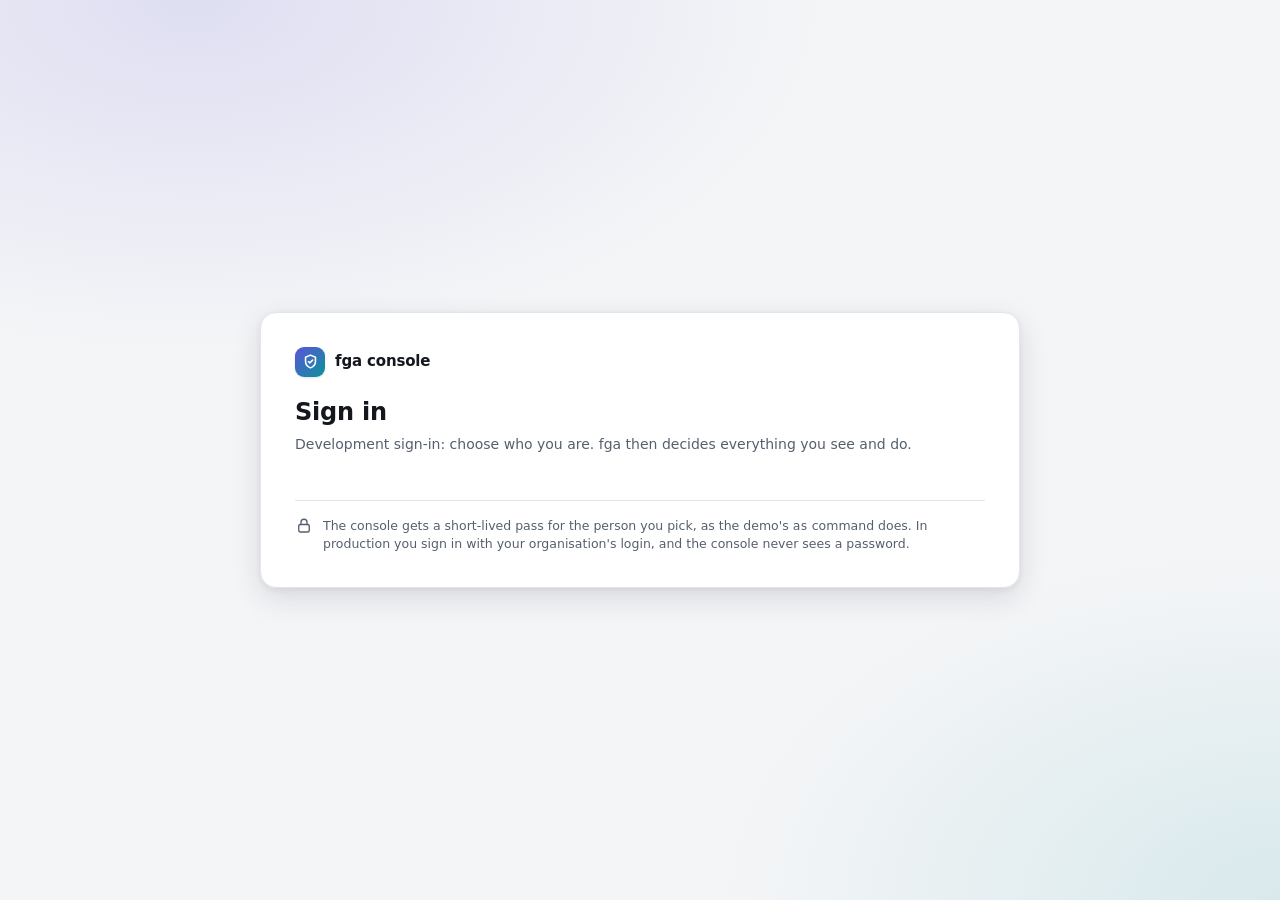
==== commit ee9d2fa1: "Console server, part 1: real sign-in and user pages over fga's file API fga-console is a Go program " ====
--- a/web/index.html
+++ b/web/index.html
@@ -3,18 +3,11 @@
 <head>
 <meta charset="utf-8">
 <meta name="viewport" content="width=device-width, initial-scale=1">
-<meta http-equiv="Content-Security-Policy" content="default-src 'none'; script-src 'self'; style-src 'self'; img-src 'self' data:; connect-src 'self'; base-uri 'none'; form-action 'none'">
 <meta name="referrer" content="no-referrer">
 <title>fga console</title>
 <link rel="stylesheet" href="app.css">
 <script defer src="words.js"></script>
-<script defer src="mock.js"></script>
-<script defer src="policy.js"></script>
-<script defer src="graph.js"></script>
 <script defer src="app.js"></script>
-<script defer src="admin.js"></script>
-<script defer src="projects.js"></script>
-<script defer src="graphview.js"></script>
 </head>
 <body>
 <div id="app"></div>
